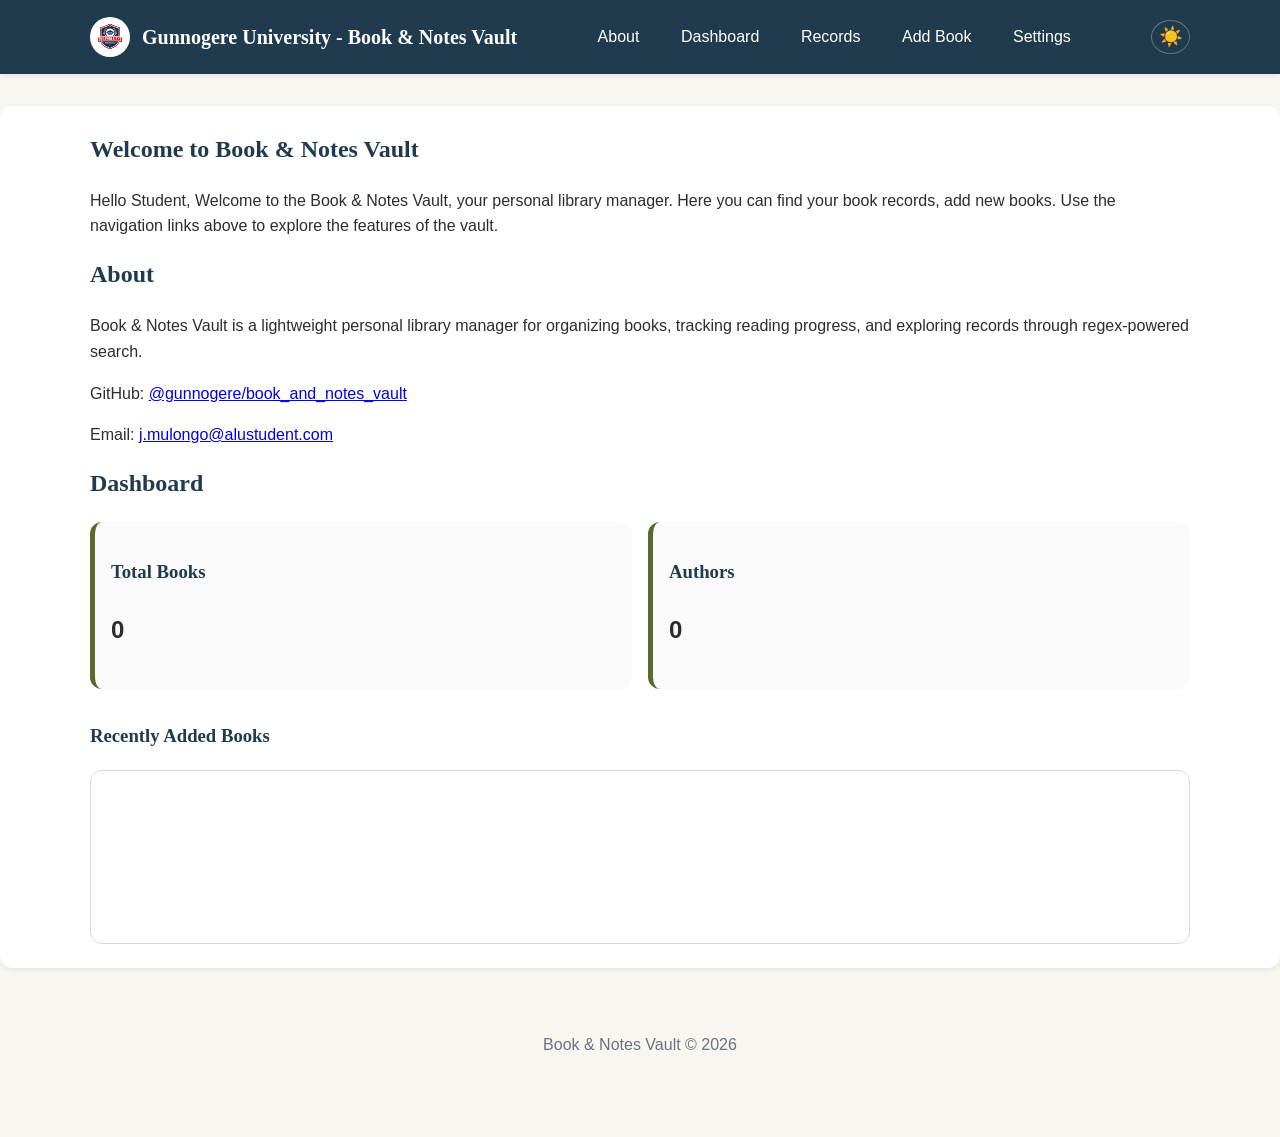
==== index.html @ cd140801 "M2 – Semantic HTML & Base CSS Basic static HTML, JS and media queries for Responsive design." ====
<!DOCTYPE html>

<html lang="en">
<head>
    <meta charset="UTF-8">
    <meta name="viewport" content="width=device-width, initial-scale=1.0">
    <title>Book & Notes Vault</title>

<link rel="stylesheet" href="styles/site.css">

</head>
<body>


<!-- HEADER -->
<header class="site-header">
    <div class="container">


        <a href="index.html" class="site-logo">
            <img class="logo_image" src="assets/images/logo.jpg" alt="Logo">
            <h1 class="logo-text">
                Gunnogere University -  Book & Notes Vault
            </h1>
        </a>

        <nav aria-label="Primary Navigation">
            <ul class="nav-links">
                <li><a href="index.html">About</a></li> 
                <li><a href="index.html#dashboard">Dashboard</a></li>
                <li><a href="records.html">Records</a></li> 
                <li><a href="add_book.html">Add Book</a></li>
                <li><a href="settings.html">Settings</a></li>
            </ul>
        </nav>
        <button id="theme-toggle" aria-label="Toggle Dark Mode">🌓</button>

    </div>
</header>

<!-- MAIN -->
<main id="main-content">
 
 
    <!-- DASHBOARD -->
    <section id="dashboard" class="section-card">

        <div class="container">

            <h2>Welcome to Book & Notes Vault</h2>

            <p>
               Hello Student, Welcome to the Book & Notes Vault, your personal library manager. 
               Here you can find your book records, add new books. Use the navigation links above to explore the features of the vault.
            </p>

             <h2>About</h2>

            <p>
                Book & Notes Vault is a lightweight personal library
                manager for organizing books, tracking reading progress,
                and exploring records through regex-powered search.
            </p>

            <div class="contact-info">

                <p>
                    GitHub:
                    <a href="https://github.com/gunnogere/book_and_notes_vault">
                        @gunnogere/book_and_notes_vault
                    </a>
                </p>

                <p>
                    Email:
                    <a href="mailto:j.mulongo@alustudent.com">
                        j.mulongo@alustudent.com
                    </a>
                </p>

            </div>



            <h2>Dashboard</h2>

            <div class="stats-grid">

                <article class="stat-card">
                    <h3>Total Books</h3>
                    <p id="total-books">0</p>
                </article>

                <article class="stat-card">
                    <h3>Authors</h3>
                    <p id="total-pages">0</p>
                </article>  
                </article>

            </div>

            <div class="trend-container">

                <h3>Recently Added Books</h3>

                <div
                    id="trend-chart"
                    class="trend-chart"
                    aria-label="Books added over the last seven days">
                </div>

            </div>

        </div>

    </section>

   

<!-- FOOTER -->

<footer class="site-footer">

    <div class="container">

        <p>
            Book & Notes Vault © 2026
        </p>

    </div>

</footer>

<script type="module" src="scripts/app.js"></script>
 

</body>
</html>
---- styles/site.css ----
:root {
--bg: #f8f6f1;
--surface: #ffffff;

--primary: #1f3b4d;
--secondary: #556b2f;

--text: #2d2d2d;
--muted: #6b7280;

--border: #d9d9d9;

--success: #2e7d32;
--error: #c62828;

--shadow:
    0 2px 6px rgba(0, 0, 0, 0.08);

--radius: 12px;

--transition: 0.25s ease;

--table-header: #eef2f5;
--card-bg: #fafafa;
}

body.dark-mode {
    --bg: #0f172a;
    --surface: #1e293b;
    --primary: #38bdf8;
    --text: #f8fafc;
    --muted: #94a3b8;
    --border: #334155;
    --table-header: #1e293b;
    --card-bg: #1e293b;
}

/* =========================
RESET
========================= */



html {
scroll-behavior: smooth;
}

body {
margin: 0;

font-family:
    Arial,
    Helvetica,
    sans-serif;

background: var(--bg);

color: var(--text);
    transition: background var(--transition), color var(--transition);

line-height: 1.6;

}

#main-content {
    margin: 32px 0;
}

/* =========================
ACCESSIBILITY
========================= */

.skip-link {
position: absolute;
left: -999px;
top: 0;

background: var(--primary);
color: white;

padding: 12px 16px;
z-index: 1000;

}

.skip-link:focus {
left: 16px;
}

:focus-visible {
outline: 3px solid var(--secondary);
outline-offset: 2px;
}

.sr-only {
position: absolute;
width: 1px;
height: 1px;

overflow: hidden;

clip: rect(0, 0, 0, 0);

}

/* =========================
TYPOGRAPHY
========================= */

h1,
h2,
h3 {
font-family:
Georgia,
"Times New Roman",
serif;

color: var(--primary);

}

h2 {
margin-top: 0;
}

/* =========================
LAYOUT
========================= */

.container {
width: min(1100px, 92%);
margin-inline: auto;
}

.section-card {
margin: 16px auto;
padding: 24px;

background: var(--surface);

border-radius: var(--radius);

box-shadow: var(--shadow);

}

/* =========================
HEADER
========================= */

.site-header {
background: var(--primary);

color: white;

padding: 16px 0;

box-shadow: var(--shadow);
position: sticky;
top: 0;

}

.site-header .container {
    display: flex;
    justify-content: space-between;
    align-items: center;
    flex-wrap: wrap;
    gap: 16px;
}

.site-logo {
    display: flex;
    align-items: center;
    gap: 12px;
    text-decoration: none;
    color: white;
    transition: opacity var(--transition);
}

.site-logo:hover {
    opacity: 0.85;
}

.logo-text {
    margin: 0;
    font-size: 20px;
    color: white;
}

.logo_image {
    width: 40px;
    height: 40px;
    border-radius: 50%;
    object-fit: cover;
}

.nav-links {
list-style: none;

padding: 0;
margin: 0;

display: flex;
flex-wrap: wrap;
gap: 16px;

}

.nav-links a {
color: white;
text-decoration: none;
    display: flex;
    align-items: center;
    gap: 8px;
    padding: 8px 12.8px;
    border-radius: 6px;
    transition: background var(--transition);
}

.nav-links a:hover {
    background: rgba(255, 255, 255, 0.15);
    text-decoration: none;
}

#theme-toggle {
    background: none;
    border: 1px solid rgba(255, 255, 255, 0.3);
    color: white;
    padding: 6.4px;
    width: auto;
    font-size: 19.2px;
    line-height: 1;
    cursor: pointer;
    border-radius: 50%;
}

/* =========================
DASHBOARD
========================= */

.stats-grid {
display: flex;
flex-direction: column;
gap: 16px;
}

.stat-card {
background: var(--card-bg);

border-left: 5px solid var(--secondary);

padding: 16px;

border-radius: var(--radius);

transition: transform var(--transition);

}

.stat-card:hover {
transform: translateY(-4px);
}

.stat-card p {
font-size: 24px;
font-weight: bold;
}

.trend-container {
margin-top: 32px;
}

.trend-chart {
min-height: 140px;

border: 1px solid var(--border);

border-radius: var(--radius);

padding: 16px;

}

/* =========================
SEARCH & SORT
========================= */

.search-panel,
.sort-panel {
margin-bottom: 16px;
}

.feedback-message {
color: var(--error);
font-weight: bold;
}

/* =========================
FORM
========================= */

.form-group {
margin-bottom: 16px;
}

label {
display: block;

margin-bottom: 5.6px;

font-weight: bold;

}

input,
select,
button {
width: 100%;

padding: 12px;

border: 1px solid var(--border);

border-radius: 8px;

font-size: 16px;

}

button {
cursor: pointer;

border: none;

background: var(--primary);

color: white;

transition:
    background var(--transition),
    transform var(--transition);

}

button:hover {
background: var(--secondary);
}

button:active {
transform: scale(0.98);
}

.error-message {
display: block;

color: var(--error);

margin-top: 4px;

}

/* =========================
TABLE
========================= */

.table-wrapper {
overflow-x: auto;
}

table {
width: 100%;
border-collapse: collapse;

background: white;

}

th,
td {
border: 1px solid var(--border);

padding: 12px;

text-align: left;

}

th {
background: var(--table-header);
}

tbody tr:hover {
background: rgba(255, 255, 255, 0.05);
}

/* =========================
MOBILE CARDS
========================= */

#records-cards {
display: block;
}

.record-card {
background: white;

border-radius: var(--radius);

box-shadow: var(--shadow);

padding: 16px;

margin-bottom: 16px;

transition: transform var(--transition);

}

.record-card:hover {
transform: translateY(-4px);
}

.record-actions {
display: flex;
gap: 8px;

margin-top: 16px;

}

/* =========================
SETTINGS
========================= */

.settings-grid {
display: grid;
gap: 16px;
}

.settings-card {
background: var(--card-bg);

border-radius: var(--radius);

padding: 16px;

border: 1px solid var(--border);

}

/* =========================
EMPTY STATE
========================= */

#empty-state {
text-align: center;

padding: 32px;

color: var(--muted);

}

/* =========================
FOOTER
========================= */

.site-footer {
text-align: center;

padding: 32px 16px;

color: var(--muted);

}

/* =========================
TABLET
========================= */

@media (min-width: 768px) {

.stats-grid {
    display: grid;
    grid-template-columns: repeat(2, 1fr);
}

.settings-grid {
    grid-template-columns: repeat(2, 1fr);
}

.search-panel {
    display: flex;
    gap: 1rem;
    align-items: end;
}

.search-panel .form-group {
    flex: 1;
}
 
}

/*Mobile Phone*/
@media (max-width: 767px) {
.stats-grid {
    display: block;
}

.settings-grid {
    display: block;
}

.nav-links {
    /*reduce padding between links*/
    gap: 1.6px;
}

}

/* =========================
DESKTOP
========================= */

@media (min-width: 1024px) {

.stats-grid {
    grid-template-columns: repeat(2, 1fr);
}

.settings-grid {
    grid-template-columns: repeat(4, 1fr);
}

#records-cards {
    display: none;
}

.table-wrapper {
    display: block;
}

}

/* =========================
MOBILE TABLE HIDE
========================= */

@media (max-width: 1023px) {

.table-wrapper {
    display: none;

}

}
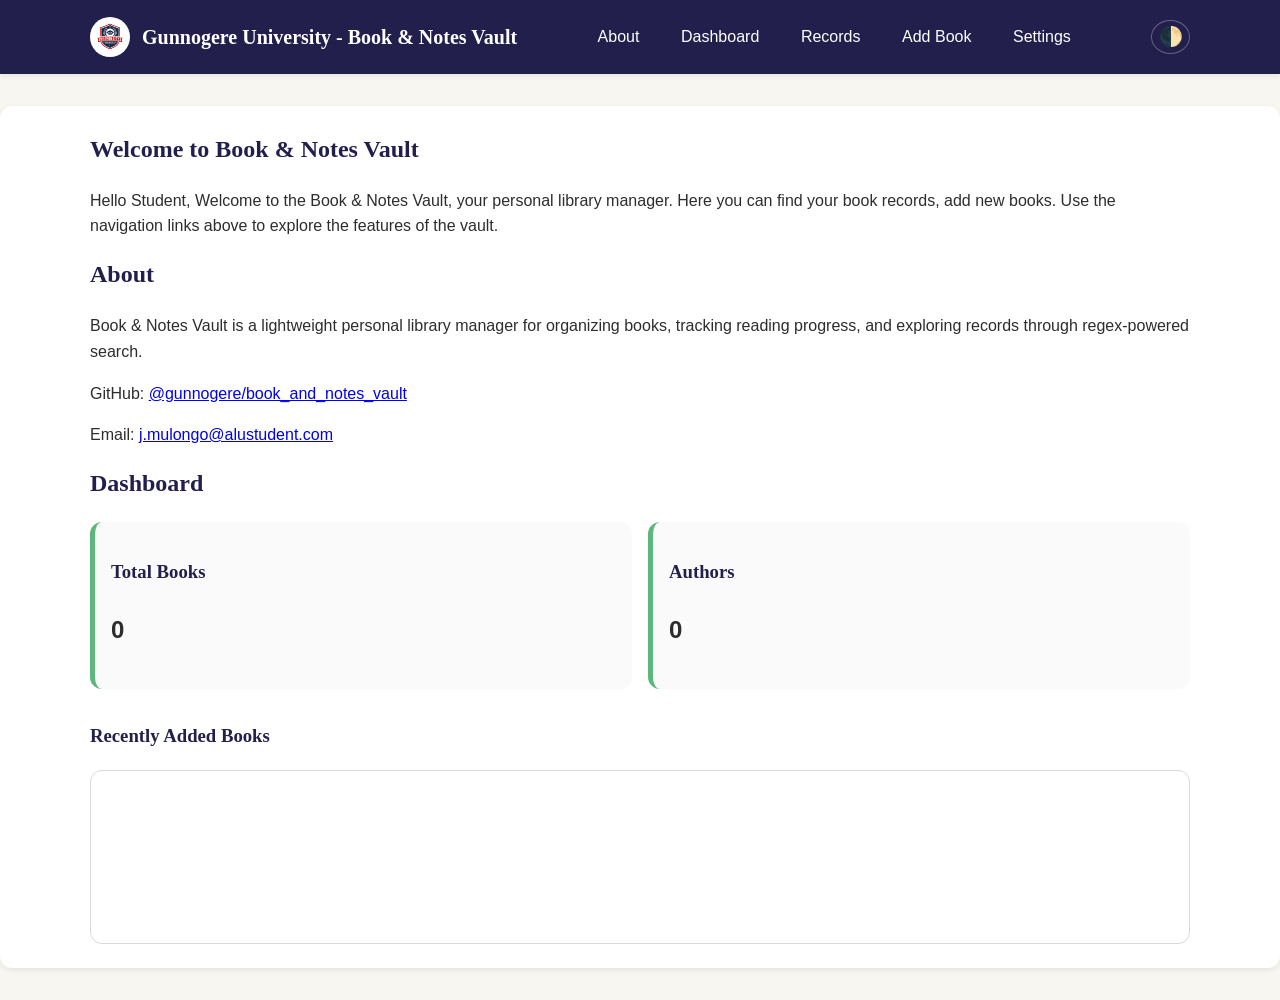
==== commit 3fb14f84: "M3 – Forms & Regex Validation Implement Add Book functionality with form validation and local storag" ====
--- a/index.html
+++ b/index.html
@@ -1,22 +1,16 @@
 <!DOCTYPE html>
-
 <html lang="en">
 <head>
     <meta charset="UTF-8">
     <meta name="viewport" content="width=device-width, initial-scale=1.0">
     <title>Book & Notes Vault</title>
-
-<link rel="stylesheet" href="styles/site.css">
-
+    <link rel="stylesheet" href="styles/site.css">
 </head>
 <body>
-
 
 <!-- HEADER -->
 <header class="site-header">
     <div class="container">
-
-
         <a href="index.html" class="site-logo">
             <img class="logo_image" src="assets/images/logo.jpg" alt="Logo">
             <h1 class="logo-text">
@@ -34,28 +28,21 @@
             </ul>
         </nav>
         <button id="theme-toggle" aria-label="Toggle Dark Mode">🌓</button>
-
     </div>
 </header>
 
 <!-- MAIN -->
 <main id="main-content">
- 
- 
     <!-- DASHBOARD -->
     <section id="dashboard" class="section-card">
-
         <div class="container">
-
             <h2>Welcome to Book & Notes Vault</h2>
-
             <p>
                Hello Student, Welcome to the Book & Notes Vault, your personal library manager. 
                Here you can find your book records, add new books. Use the navigation links above to explore the features of the vault.
             </p>
 
-             <h2>About</h2>
-
+            <h2>About</h2>
             <p>
                 Book & Notes Vault is a lightweight personal library
                 manager for organizing books, tracking reading progress,
@@ -63,29 +50,22 @@
             </p>
 
             <div class="contact-info">
-
                 <p>
                     GitHub:
                     <a href="https://github.com/gunnogere/book_and_notes_vault">
                         @gunnogere/book_and_notes_vault
                     </a>
                 </p>
-
                 <p>
                     Email:
                     <a href="mailto:j.mulongo@alustudent.com">
                         j.mulongo@alustudent.com
                     </a>
                 </p>
-
             </div>
 
-
-
             <h2>Dashboard</h2>
-
             <div class="stats-grid">
-
                 <article class="stat-card">
                     <h3>Total Books</h3>
                     <p id="total-books">0</p>
@@ -95,44 +75,11 @@
                     <h3>Authors</h3>
                     <p id="total-pages">0</p>
                 </article>  
-                </article>
-
             </div>
 
             <div class="trend-container">
-
                 <h3>Recently Added Books</h3>
-
-                <div
-                    id="trend-chart"
-                    class="trend-chart"
-                    aria-label="Books added over the last seven days">
-                </div>
-
+                <div id="trend-chart" class="trend-chart" aria-label="Books added over the last seven days"></div>
             </div>
-
         </div>
-
     </section>
-
-   
-
-<!-- FOOTER -->
-
-<footer class="site-footer">
-
-    <div class="container">
-
-        <p>
-            Book & Notes Vault © 2026
-        </p>
-
-    </div>
-
-</footer>
-
-<script type="module" src="scripts/app.js"></script>
- 
-
-</body>
-</html>
--- a/styles/site.css
+++ b/styles/site.css
@@ -2,25 +2,16 @@
 :root {
 --bg: #f8f6f1;
 --surface: #ffffff;
-
---primary: #1f3b4d;
---secondary: #556b2f;
-
+--primary: #221f4d;
+--secondary: #5cb77a;
 --text: #2d2d2d;
 --muted: #6b7280;
-
 --border: #d9d9d9;
-
 --success: #2e7d32;
 --error: #c62828;
-
---shadow:
-    0 2px 6px rgba(0, 0, 0, 0.08);
-
+--shadow:0 2px 6px rgba(0, 0, 0, 0.08);
 --radius: 12px;
-
 --transition: 0.25s ease;
-
 --table-header: #eef2f5;
 --card-bg: #fafafa;
 }
@@ -35,12 +26,7 @@
     --table-header: #1e293b;
     --card-bg: #1e293b;
 }
-
-/* =========================
-RESET
-========================= */
-
-
+ 
 
 html {
 scroll-behavior: smooth;
@@ -48,37 +34,24 @@
 
 body {
 margin: 0;
-
-font-family:
-    Arial,
-    Helvetica,
-    sans-serif;
-
+font-family:  Arial,     Helvetica,     sans-serif;
 background: var(--bg);
-
-color: var(--text);
-    transition: background var(--transition), color var(--transition);
-
+color: var(--text);    transition: background var(--transition), color var(--transition);
 line-height: 1.6;
-
 }
 
 #main-content {
     margin: 32px 0;
 }
 
-/* =========================
-ACCESSIBILITY
-========================= */
+/* accessibility */
 
 .skip-link {
 position: absolute;
 left: -999px;
 top: 0;
-
 background: var(--primary);
 color: white;
-
 padding: 12px 16px;
 z-index: 1000;
 
@@ -97,36 +70,25 @@
 position: absolute;
 width: 1px;
 height: 1px;
-
 overflow: hidden;
-
 clip: rect(0, 0, 0, 0);
 
 }
 
-/* =========================
-TYPOGRAPHY
-========================= */
+/* typography */
 
 h1,
 h2,
 h3 {
-font-family:
-Georgia,
-"Times New Roman",
-serif;
-
+font-family: Georgia,"Times New Roman", serif;
 color: var(--primary);
-
 }
 
 h2 {
 margin-top: 0;
 }
 
-/* =========================
-LAYOUT
-========================= */
+/* layout */
 
 .container {
 width: min(1100px, 92%);
@@ -136,30 +98,21 @@
 .section-card {
 margin: 16px auto;
 padding: 24px;
-
 background: var(--surface);
-
 border-radius: var(--radius);
-
 box-shadow: var(--shadow);
 
 }
 
-/* =========================
-HEADER
-========================= */
+/* header */
 
 .site-header {
 background: var(--primary);
-
 color: white;
-
 padding: 16px 0;
-
 box-shadow: var(--shadow);
 position: sticky;
 top: 0;
-
 }
 
 .site-header .container {
@@ -198,19 +151,16 @@
 
 .nav-links {
 list-style: none;
-
 padding: 0;
 margin: 0;
-
 display: flex;
 flex-wrap: wrap;
-gap: 16px;
-
+gap: 1.6px;
 }
 
 .nav-links a {
-color: white;
-text-decoration: none;
+    color: white;
+    text-decoration: none;
     display: flex;
     align-items: center;
     gap: 8px;
@@ -248,15 +198,10 @@
 
 .stat-card {
 background: var(--card-bg);
-
 border-left: 5px solid var(--secondary);
-
 padding: 16px;
-
 border-radius: var(--radius);
-
 transition: transform var(--transition);
-
 }
 
 .stat-card:hover {
@@ -274,21 +219,14 @@
 
 .trend-chart {
 min-height: 140px;
-
 border: 1px solid var(--border);
-
 border-radius: var(--radius);
-
 padding: 16px;
-
-}
-
-/* =========================
-SEARCH & SORT
-========================= */
-
-.search-panel,
-.sort-panel {
+}
+
+/* search and sort*/
+
+.search-panel,.sort-panel {
 margin-bottom: 16px;
 }
 
@@ -297,9 +235,7 @@
 font-weight: bold;
 }
 
-/* =========================
-FORM
-========================= */
+/* form */
 
 .form-group {
 margin-bottom: 16px;
@@ -307,41 +243,24 @@
 
 label {
 display: block;
-
 margin-bottom: 5.6px;
-
 font-weight: bold;
-
-}
-
-input,
-select,
-button {
+}
+
+input,select,button {
 width: 100%;
-
 padding: 12px;
-
 border: 1px solid var(--border);
-
 border-radius: 8px;
-
 font-size: 16px;
-
 }
 
 button {
 cursor: pointer;
-
 border: none;
-
 background: var(--primary);
-
 color: white;
-
-transition:
-    background var(--transition),
-    transform var(--transition);
-
+transition: background var(--transition),  transform var(--transition);
 }
 
 button:hover {
@@ -354,37 +273,28 @@
 
 .error-message {
 display: block;
-
 color: var(--error);
-
 margin-top: 4px;
-
-}
-
-/* =========================
-TABLE
-========================= */
+}
+
+/* Table*/
 
 .table-wrapper {
 overflow-x: auto;
+display: none;
 }
 
 table {
 width: 100%;
 border-collapse: collapse;
-
 background: white;
 
 }
 
-th,
-td {
+th,td {
 border: 1px solid var(--border);
-
 padding: 12px;
-
 text-align: left;
-
 }
 
 th {
@@ -395,9 +305,7 @@
 background: rgba(255, 255, 255, 0.05);
 }
 
-/* =========================
-MOBILE CARDS
-========================= */
+/* mobile cards*/
 
 #records-cards {
 display: block;
@@ -405,15 +313,10 @@
 
 .record-card {
 background: white;
-
 border-radius: var(--radius);
-
 box-shadow: var(--shadow);
-
 padding: 16px;
-
 margin-bottom: 16px;
-
 transition: transform var(--transition);
 
 }
@@ -425,14 +328,11 @@
 .record-actions {
 display: flex;
 gap: 8px;
-
 margin-top: 16px;
 
 }
 
-/* =========================
-SETTINGS
-========================= */
+/* settings*/
 
 .settings-grid {
 display: grid;
@@ -441,118 +341,86 @@
 
 .settings-card {
 background: var(--card-bg);
-
 border-radius: var(--radius);
-
 padding: 16px;
-
 border: 1px solid var(--border);
-
-}
-
-/* =========================
-EMPTY STATE
-========================= */
-
+}
+
+
+/* emptty state */
 #empty-state {
-text-align: center;
-
+text-align: center; 
 padding: 32px;
-
 color: var(--muted);
 
 }
 
-/* =========================
-FOOTER
-========================= */
+/* footer */
 
 .site-footer {
 text-align: center;
-
 padding: 32px 16px;
-
 color: var(--muted);
-
-}
-
-/* =========================
-TABLET
-========================= */
-
+}
+
+/*search*/
+#regex-search {
+    width: 90%;
+}
+#export-results-btn {
+    background: var(--secondary);
+    color: white;
+}
+
+/* Mobile Phone responsivness*/
+
+@media (min-width: 360px) {
+    .nav-links {
+        gap: 8px;
+    }
+}
+
+/* Tablet responsivness*/
 @media (min-width: 768px) {
-
-.stats-grid {
-    display: grid;
-    grid-template-columns: repeat(2, 1fr);
-}
-
-.settings-grid {
-    grid-template-columns: repeat(2, 1fr);
-}
-
-.search-panel {
-    display: flex;
-    gap: 1rem;
-    align-items: end;
-}
-
-.search-panel .form-group {
-    flex: 1;
-}
- 
-}
-
-/*Mobile Phone*/
-@media (max-width: 767px) {
-.stats-grid {
-    display: block;
-}
-
-.settings-grid {
-    display: block;
-}
-
-.nav-links {
-    /*reduce padding between links*/
-    gap: 1.6px;
-}
-
-}
-
-/* =========================
-DESKTOP
-========================= */
-
+    .nav-links {
+        gap: 16px;
+    }
+
+    .stats-grid {
+        display: grid;
+        grid-template-columns: repeat(2, 1fr);
+    }
+
+    .settings-grid {
+        grid-template-columns: repeat(2, 1fr);
+    }
+
+    .search-panel {
+        display: flex;
+        gap: 1rem;
+        align-items: end;
+    }
+
+    .search-panel .form-group {
+        flex: 1;
+    }
+
+    .search-panel button {
+        width: auto;
+    }
+}
+
+/* Desktop and other large device responsivness*/
 @media (min-width: 1024px) {
-
-.stats-grid {
-    grid-template-columns: repeat(2, 1fr);
-}
-
-.settings-grid {
-    grid-template-columns: repeat(4, 1fr);
-}
-
-#records-cards {
-    display: none;
-}
-
-.table-wrapper {
-    display: block;
-}
-
-}
-
-/* =========================
-MOBILE TABLE HIDE
-========================= */
-
-@media (max-width: 1023px) {
-
-.table-wrapper {
-    display: none;
-
-}
-
-}
+    .settings-grid {
+        grid-template-columns: repeat(4, 1fr);
+    }
+
+    #records-cards {
+        display: none;
+    }
+
+    .table-wrapper {
+        display: block;
+    }
+}
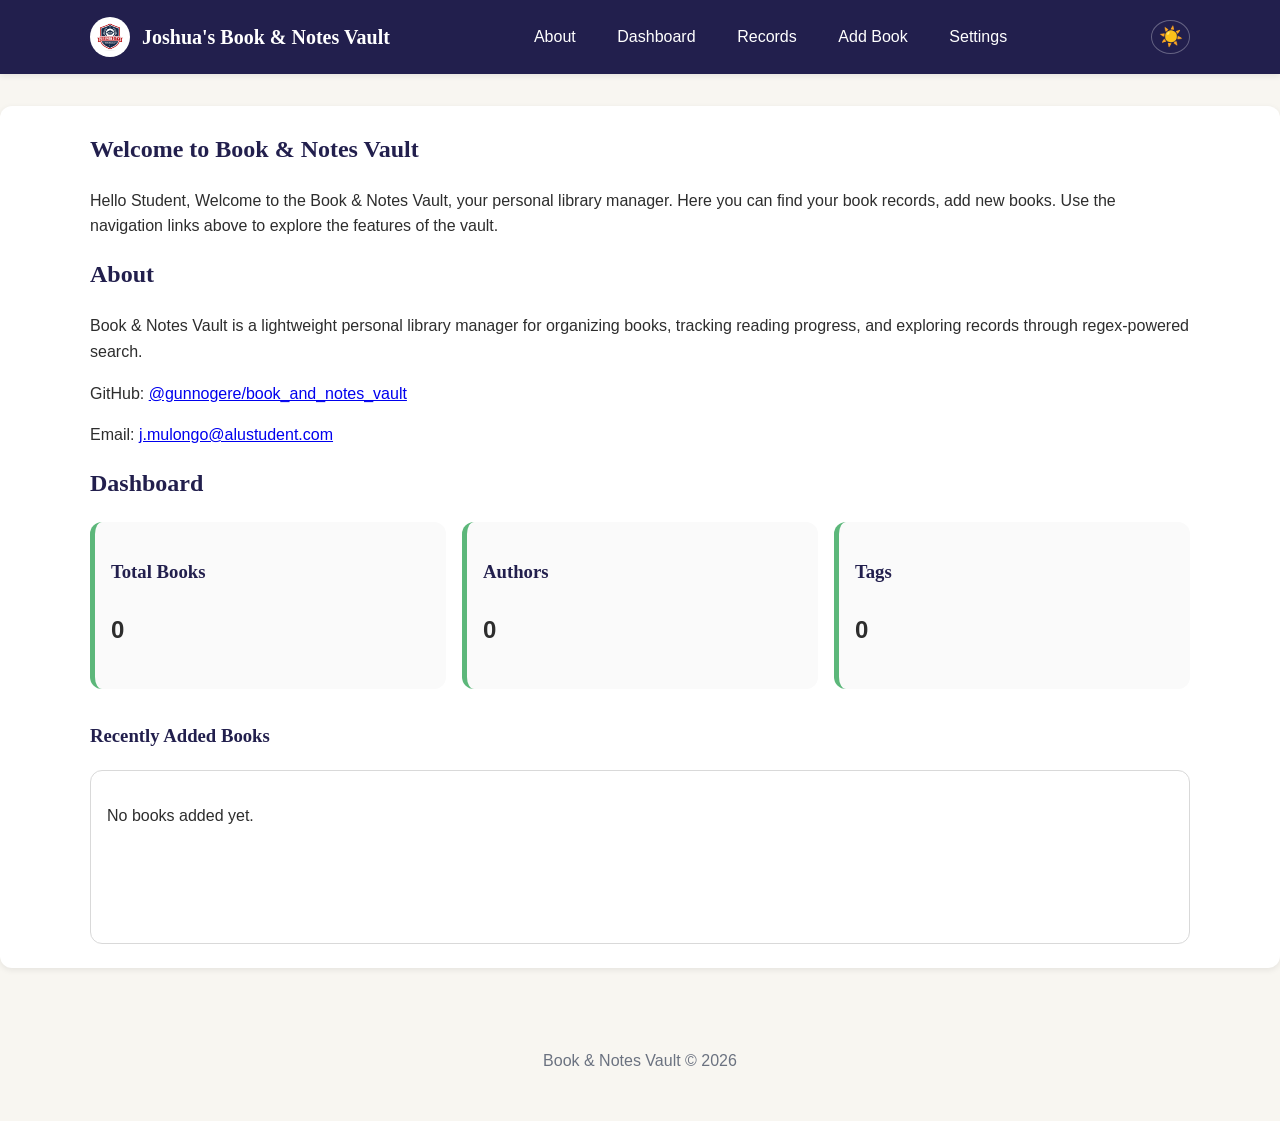
==== commit 256da9a8: "M4 – Render + Sort + Regex Search Added search fucntionality to the records.htnl page, update regex " ====
--- a/index.html
+++ b/index.html
@@ -14,7 +14,7 @@
         <a href="index.html" class="site-logo">
             <img class="logo_image" src="assets/images/logo.jpg" alt="Logo">
             <h1 class="logo-text">
-                Gunnogere University -  Book & Notes Vault
+                Joshua's Book & Notes Vault
             </h1>
         </a>
 
@@ -73,13 +73,28 @@
 
                 <article class="stat-card">
                     <h3>Authors</h3>
-                    <p id="total-pages">0</p>
+                    <p id="total-authors">0</p>
+                </article>  
+
+                <article class="stat-card">
+                    <h3>Tags</h3>
+                    <p id="total-tags">0</p>
                 </article>  
             </div>
 
             <div class="trend-container">
                 <h3>Recently Added Books</h3>
-                <div id="trend-chart" class="trend-chart" aria-label="Books added over the last seven days"></div>
+                <div id="latest_books" class="latest_books" aria-label="Books added over the last seven days"></div>
             </div>
         </div>
     </section>
+</main>
+<footer class="site-footer">
+    <div class="container">
+        <p>Book & Notes Vault © 2026</p>
+    </div>
+</footer>
+
+<script type="module" src="scripts/app.js"></script>
+</body>
+</html>
--- a/styles/site.css
+++ b/styles/site.css
@@ -204,6 +204,21 @@
 transition: transform var(--transition);
 }
 
+.tag-badge {
+    display: inline-block;
+    background-color: var(--secondary);
+    color: white;
+    padding: 2px 8px;
+    border-radius: 4px;
+    font-size: 0.75em;
+    margin-right: 5px;
+    margin-top: 5px;
+}
+
+.tags-container {
+    margin-top: 8px;
+}
+
 .stat-card:hover {
 transform: translateY(-4px);
 }
@@ -217,7 +232,7 @@
 margin-top: 32px;
 }
 
-.trend-chart {
+.latest_books {
 min-height: 140px;
 border: 1px solid var(--border);
 border-radius: var(--radius);
@@ -388,11 +403,11 @@
 
     .stats-grid {
         display: grid;
-        grid-template-columns: repeat(2, 1fr);
+        grid-template-columns: repeat(3, 1fr);
     }
 
     .settings-grid {
-        grid-template-columns: repeat(2, 1fr);
+        grid-template-columns: repeat(3, 1fr);
     }
 
     .search-panel {
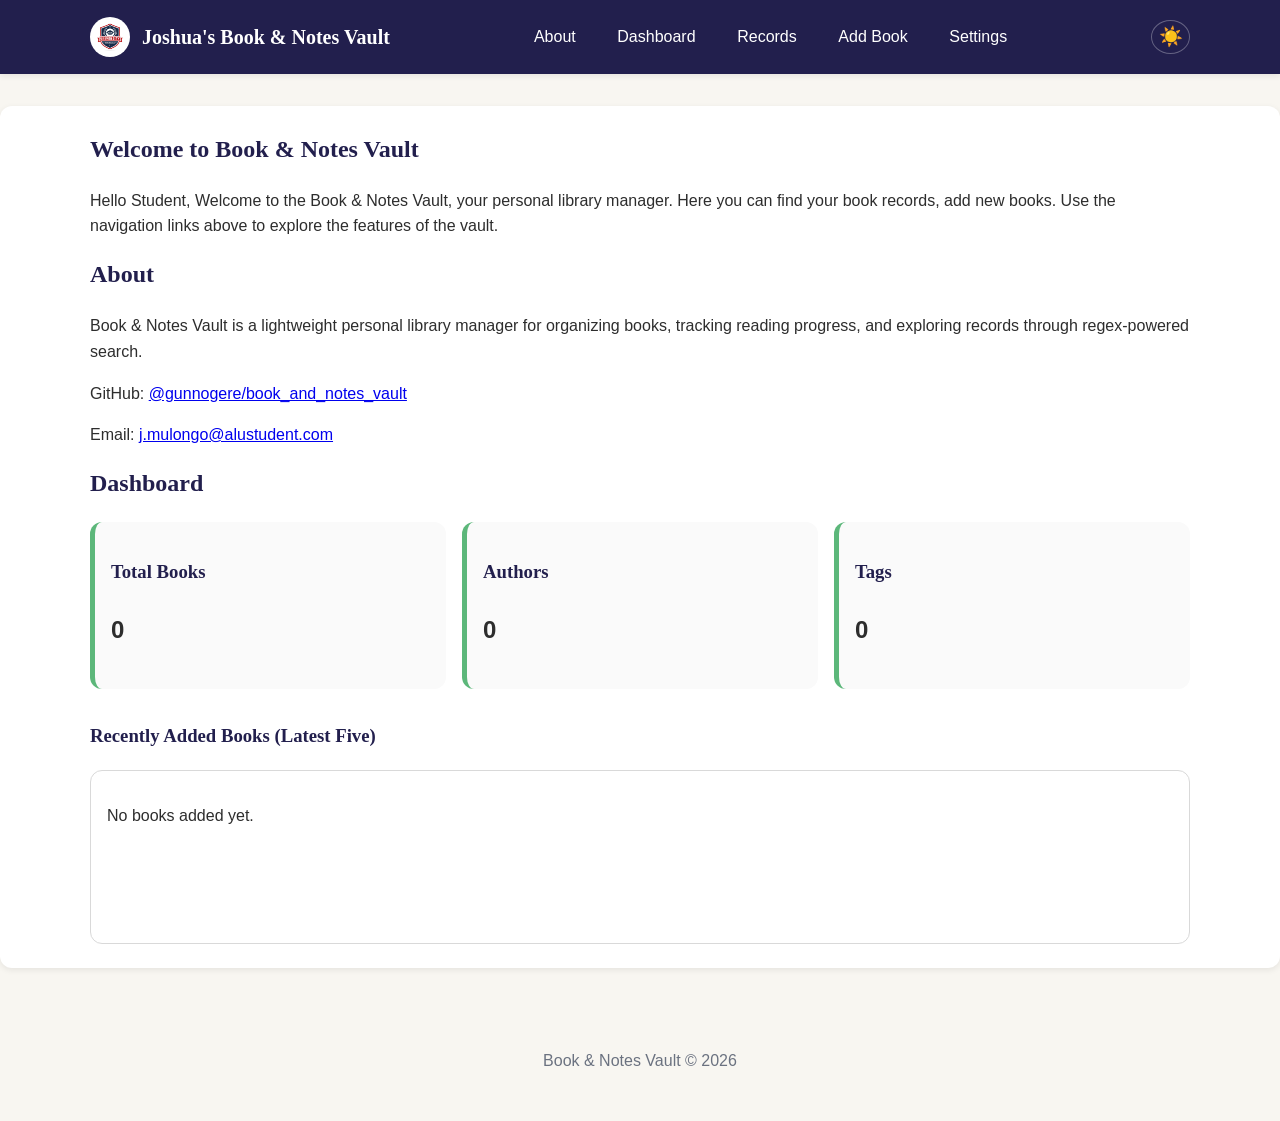
==== commit 56ca4827: "M5 – Stats + Cap/Targets Update dashboard stats display and enhance recent books section" ====
--- a/index.html
+++ b/index.html
@@ -68,22 +68,22 @@
             <div class="stats-grid">
                 <article class="stat-card">
                     <h3>Total Books</h3>
-                    <p id="total-books">0</p>
+                    <p id="total-books">-</p> 
                 </article>
 
                 <article class="stat-card">
                     <h3>Authors</h3>
-                    <p id="total-authors">0</p>
+                    <p id="total-authors">-</p> 
                 </article>  
 
                 <article class="stat-card">
                     <h3>Tags</h3>
-                    <p id="total-tags">0</p>
+                    <p id="total-tags">-</p> 
                 </article>  
             </div>
 
             <div class="trend-container">
-                <h3>Recently Added Books</h3>
+                <h3>Recently Added Books (Latest Five)</h3>
                 <div id="latest_books" class="latest_books" aria-label="Books added over the last seven days"></div>
             </div>
         </div>
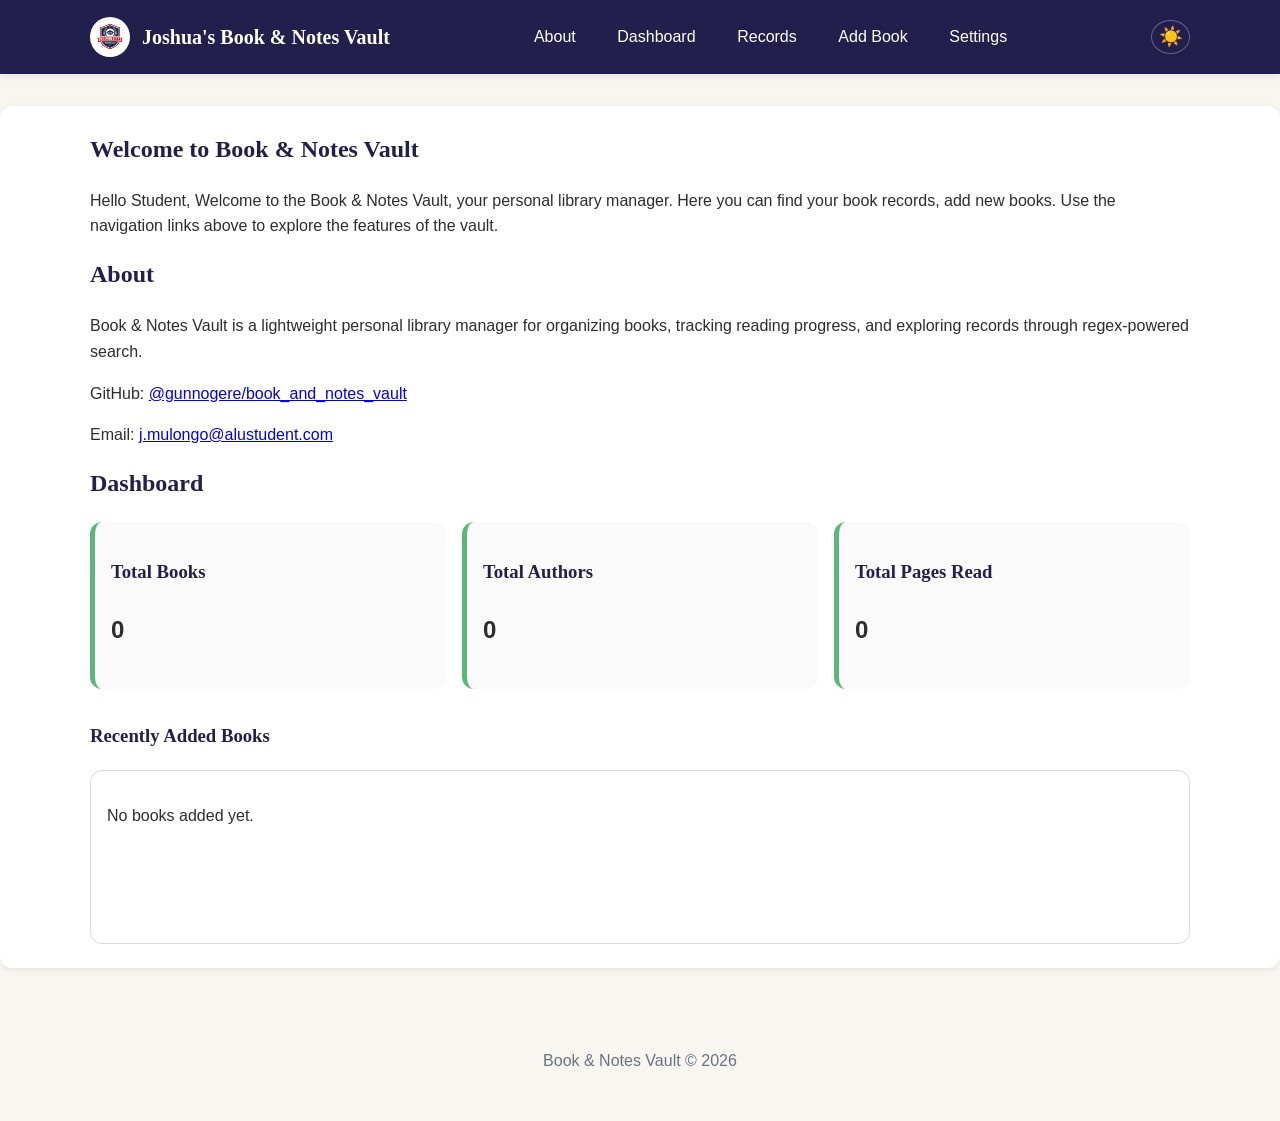
==== commit e16b66c7: "M7 – Polish & A11y Audit Update  README and HTML files for clarity; enhance functionality with delet" ====
--- a/index.html
+++ b/index.html
@@ -72,18 +72,18 @@
                 </article>
 
                 <article class="stat-card">
-                    <h3>Authors</h3>
-                    <p id="total-authors">-</p> 
+                    <h3>Total Authors</h3>
+                    <p id="total-authors">-</p>
                 </article>  
 
                 <article class="stat-card">
-                    <h3>Tags</h3>
-                    <p id="total-tags">-</p> 
-                </article>  
-            </div>
+                    <h3>Total Pages Read</h3>
+                    <p id="total-pages-read">-</p>
+                </article> 
+            </div> 
 
             <div class="trend-container">
-                <h3>Recently Added Books (Latest Five)</h3>
+                <h3>Recently Added Books</h3> 
                 <div id="latest_books" class="latest_books" aria-label="Books added over the last seven days"></div>
             </div>
         </div>
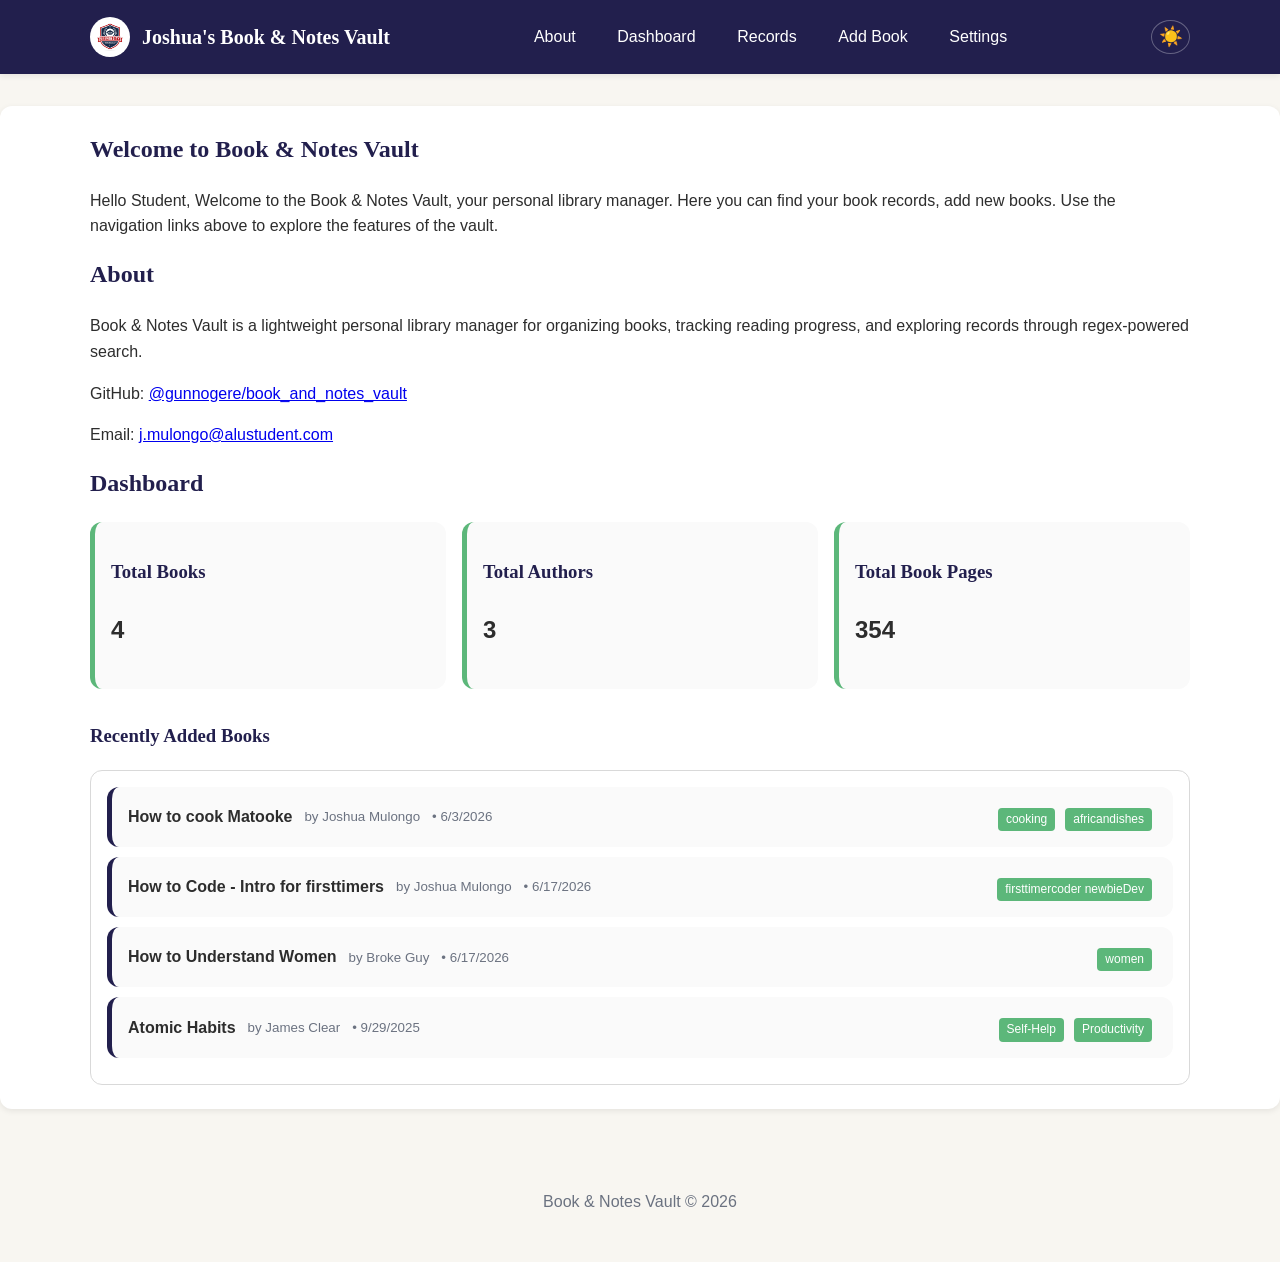
==== commit 1de4d6a7: "M7 – Polish & A11y Audit Update UPdate book ID format, enhance export functionality, and improve UI " ====
--- a/index.html
+++ b/index.html
@@ -77,7 +77,7 @@
                 </article>  
 
                 <article class="stat-card">
-                    <h3>Total Pages Read</h3>
+                    <h3>Total Book Pages</h3>
                     <p id="total-pages-read">-</p>
                 </article> 
             </div> 
--- a/styles/site.css
+++ b/styles/site.css
@@ -286,6 +286,16 @@
 transform: scale(0.98);
 }
 
+.btn-small {
+margin: 8px 12px;
+font-size: 14px;
+width: auto;
+}
+#btn_delete{
+    background: var(--error);
+    color: white;
+}
+
 .error-message {
 display: block;
 color: var(--error);
@@ -439,3 +449,4 @@
         display: block;
     }
 }
+
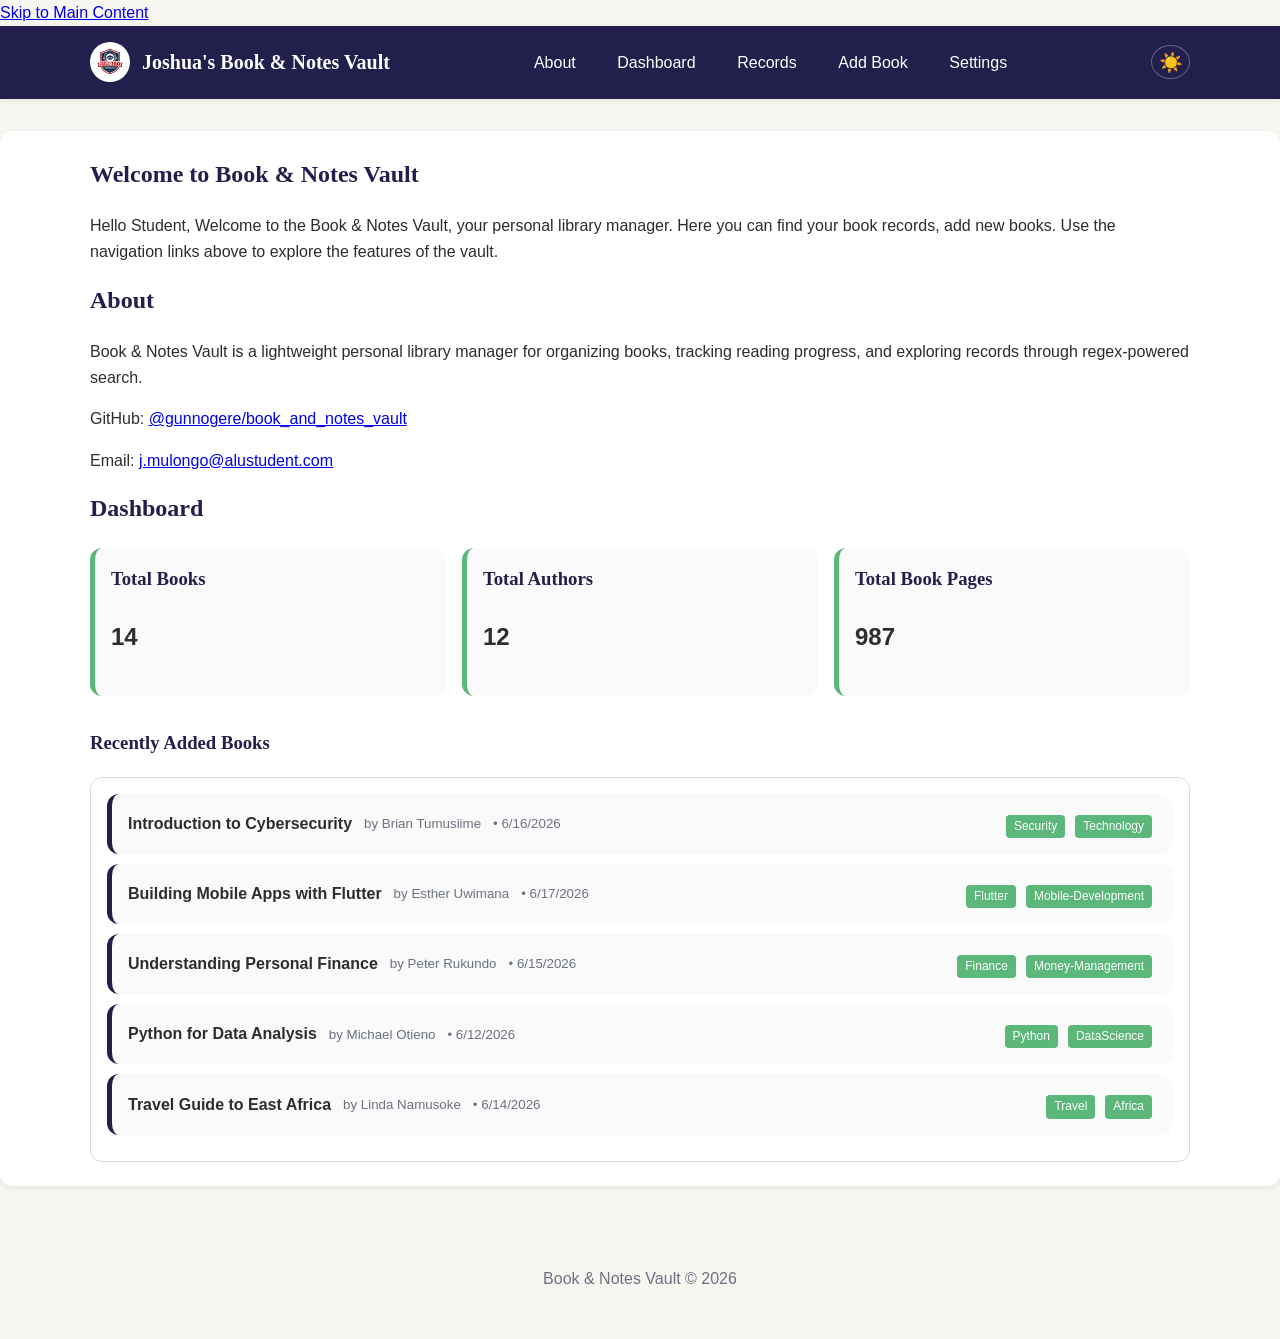
==== commit f72c0b5d: "M7 – Polish & A11y Audit Update UPdate app.js for improved theme handling and message display; remov" ====
--- a/index.html
+++ b/index.html
@@ -7,8 +7,9 @@
     <link rel="stylesheet" href="styles/site.css">
 </head>
 <body>
-
-<!-- HEADER -->
+<a class="skip-link" href="#main-page-content-area">
+    Skip to Main Content
+</a>
 <header class="site-header">
     <div class="container">
         <a href="index.html" class="site-logo">
@@ -31,9 +32,8 @@
     </div>
 </header>
 
-<!-- MAIN -->
-<main id="main-content">
-    <!-- DASHBOARD -->
+ 
+<main id="main-page-content-area"> 
     <section id="dashboard" class="section-card">
         <div class="container">
             <h2>Welcome to Book & Notes Vault</h2>
--- a/styles/site.css
+++ b/styles/site.css
@@ -1,4 +1,18 @@
  
+ /*
+ css for the platform 
+ 
+ 
+ i use javascript variables to delcare the colors that i will use accross the the site
+ this way i avoid repating the same color multiple times
+
+ to use the variable, i use the syntax var(--variable-name)
+
+ Lessons picked from the shared materials on canvas on MDN. 
+ https://developer.mozilla.org/en-US/docs/Web/CSS/Guides/Cascading_variables/Using_custom_properties
+
+ */
+
 :root {
 --bg: #f8f6f1;
 --surface: #ffffff;
@@ -16,7 +30,13 @@
 --card-bg: #fafafa;
 }
 
-body.dark-mode {
+/*i define what the dark theme should look like, this is activated by javascript
+the defaukt theme is light mode
+if a user changes the preference, i store their preference in local storage and load it on the next visit
+unless they change it again, it will remain in the same mode when they last visited 
+*/
+
+body.dark-mode { 
     --bg: #0f172a;
     --surface: #1e293b;
     --primary: #38bdf8;
@@ -26,13 +46,9 @@
     --table-header: #1e293b;
     --card-bg: #1e293b;
 }
- 
-
-html {
-scroll-behavior: smooth;
-}
-
-body {
+
+/*setting global css parameters*/
+body { 
 margin: 0;
 font-family:  Arial,     Helvetica,     sans-serif;
 background: var(--bg);
@@ -40,32 +56,10 @@
 line-height: 1.6;
 }
 
-#main-content {
+#main-page-content-area {
     margin: 32px 0;
 }
-
-/* accessibility */
-
-.skip-link {
-position: absolute;
-left: -999px;
-top: 0;
-background: var(--primary);
-color: white;
-padding: 12px 16px;
-z-index: 1000;
-
-}
-
-.skip-link:focus {
-left: 16px;
-}
-
-:focus-visible {
-outline: 3px solid var(--secondary);
-outline-offset: 2px;
-}
-
+ 
 .sr-only {
 position: absolute;
 width: 1px;
@@ -75,23 +69,15 @@
 
 }
 
-/* typography */
-
-h1,
-h2,
-h3 {
+/* setting css for typography of header tags */
+h1,h2, h3 {
 font-family: Georgia,"Times New Roman", serif;
-color: var(--primary);
-}
-
-h2 {
-margin-top: 0;
-}
+color: var(--primary);margin-top: 0;
+} 
 
 /* layout */
-
 .container {
-width: min(1100px, 92%);
+width: min(1100px, 92%); /* for responsive design: shrink upto 92% for smaller devices */
 margin-inline: auto;
 }
 
@@ -105,7 +91,6 @@
 }
 
 /* header */
-
 .site-header {
 background: var(--primary);
 color: white;
@@ -186,10 +171,7 @@
     border-radius: 50%;
 }
 
-/* =========================
-DASHBOARD
-========================= */
-
+/* the dashboard css  */
 .stats-grid {
 display: flex;
 flex-direction: column;
@@ -240,18 +222,15 @@
 }
 
 /* search and sort*/
-
 .search-panel,.sort-panel {
 margin-bottom: 16px;
 }
-
 .feedback-message {
 color: var(--error);
 font-weight: bold;
 }
 
 /* form */
-
 .form-group {
 margin-bottom: 16px;
 }
@@ -380,7 +359,7 @@
 
 }
 
-/* footer */
+/* footer OF THE Page*/
 
 .site-footer {
 text-align: center;
@@ -388,7 +367,7 @@
 color: var(--muted);
 }
 
-/*search*/
+/*search area in the records page*/
 #regex-search {
     width: 90%;
 }
@@ -397,8 +376,10 @@
     color: white;
 }
 
+
+/*Media Queries for responsive design  */
+
 /* Mobile Phone responsivness*/
-
 @media (min-width: 360px) {
     .nav-links {
         gap: 8px;
@@ -415,11 +396,9 @@
         display: grid;
         grid-template-columns: repeat(3, 1fr);
     }
-
     .settings-grid {
         grid-template-columns: repeat(3, 1fr);
     }
-
     .search-panel {
         display: flex;
         gap: 1rem;
@@ -427,7 +406,7 @@
     }
 
     .search-panel .form-group {
-        flex: 1;
+        flex: 1; 
     }
 
     .search-panel button {
@@ -448,5 +427,4 @@
     .table-wrapper {
         display: block;
     }
-}
-
+}
